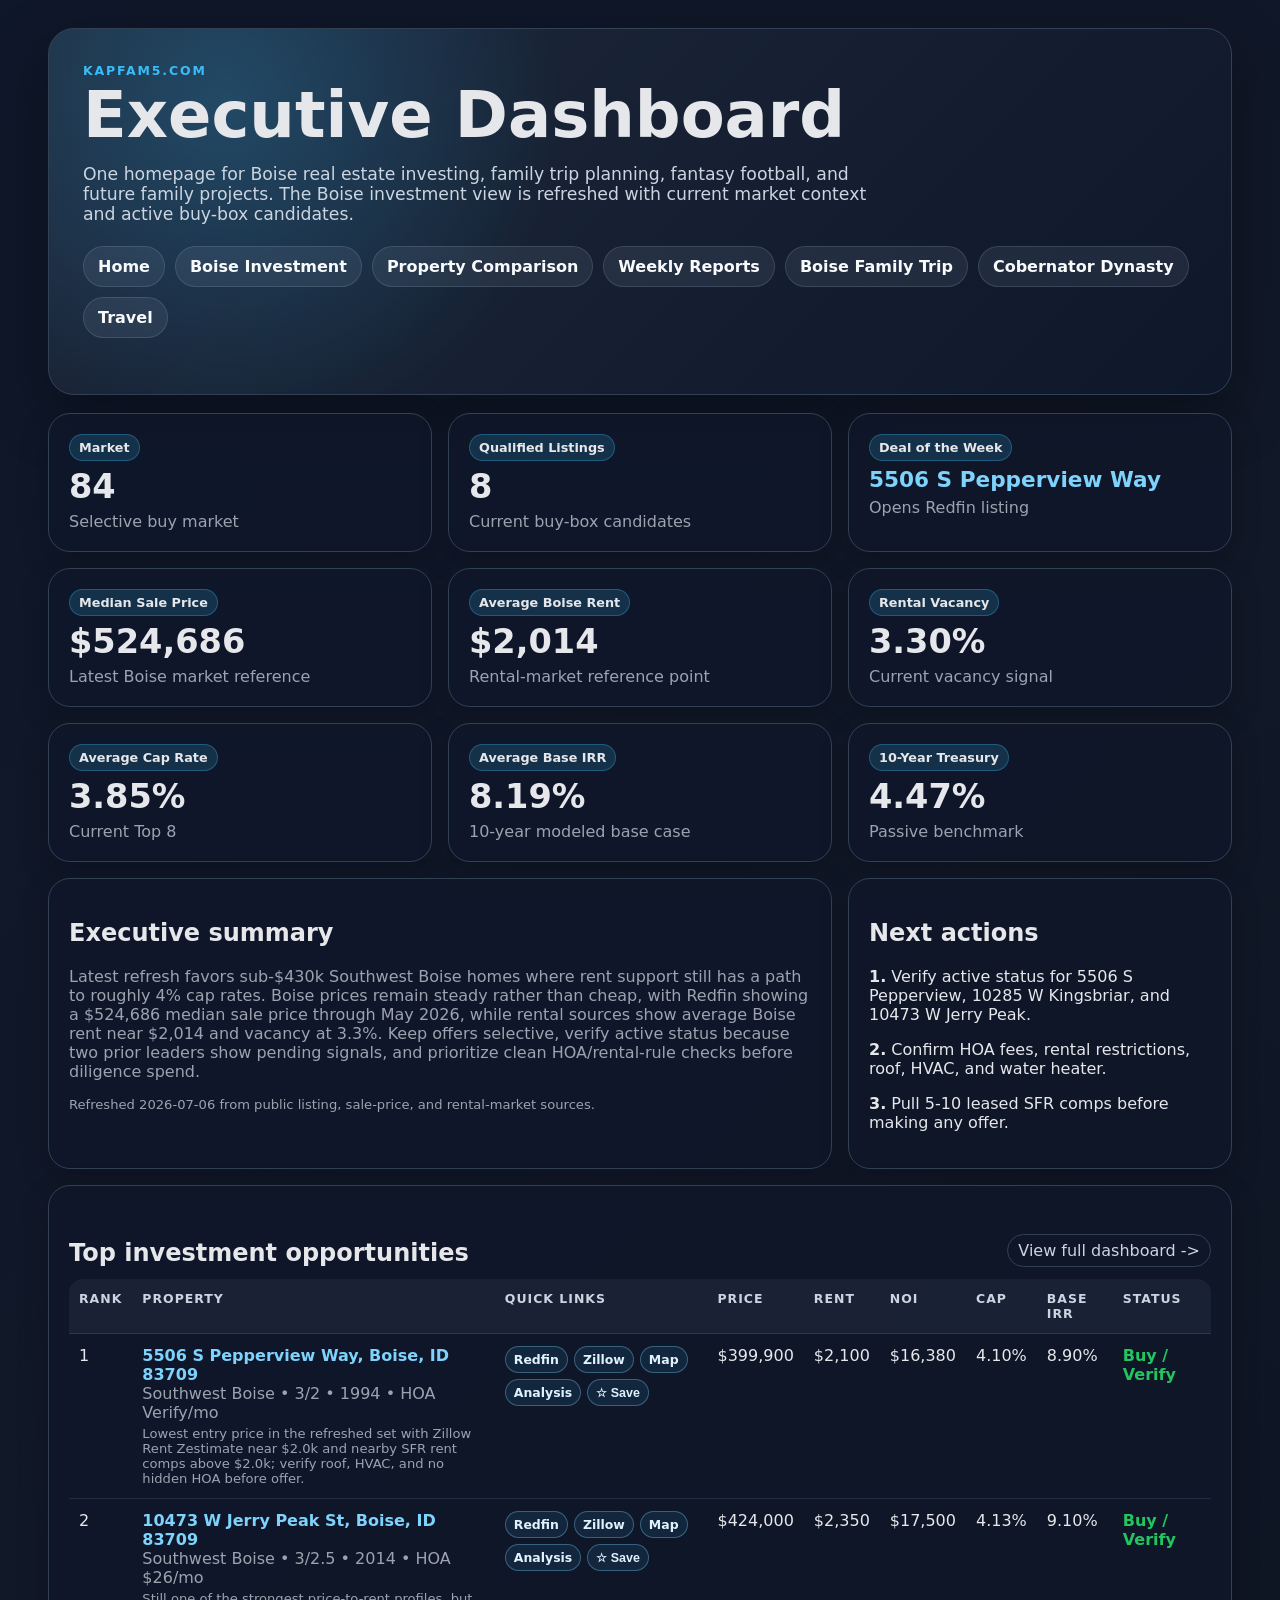
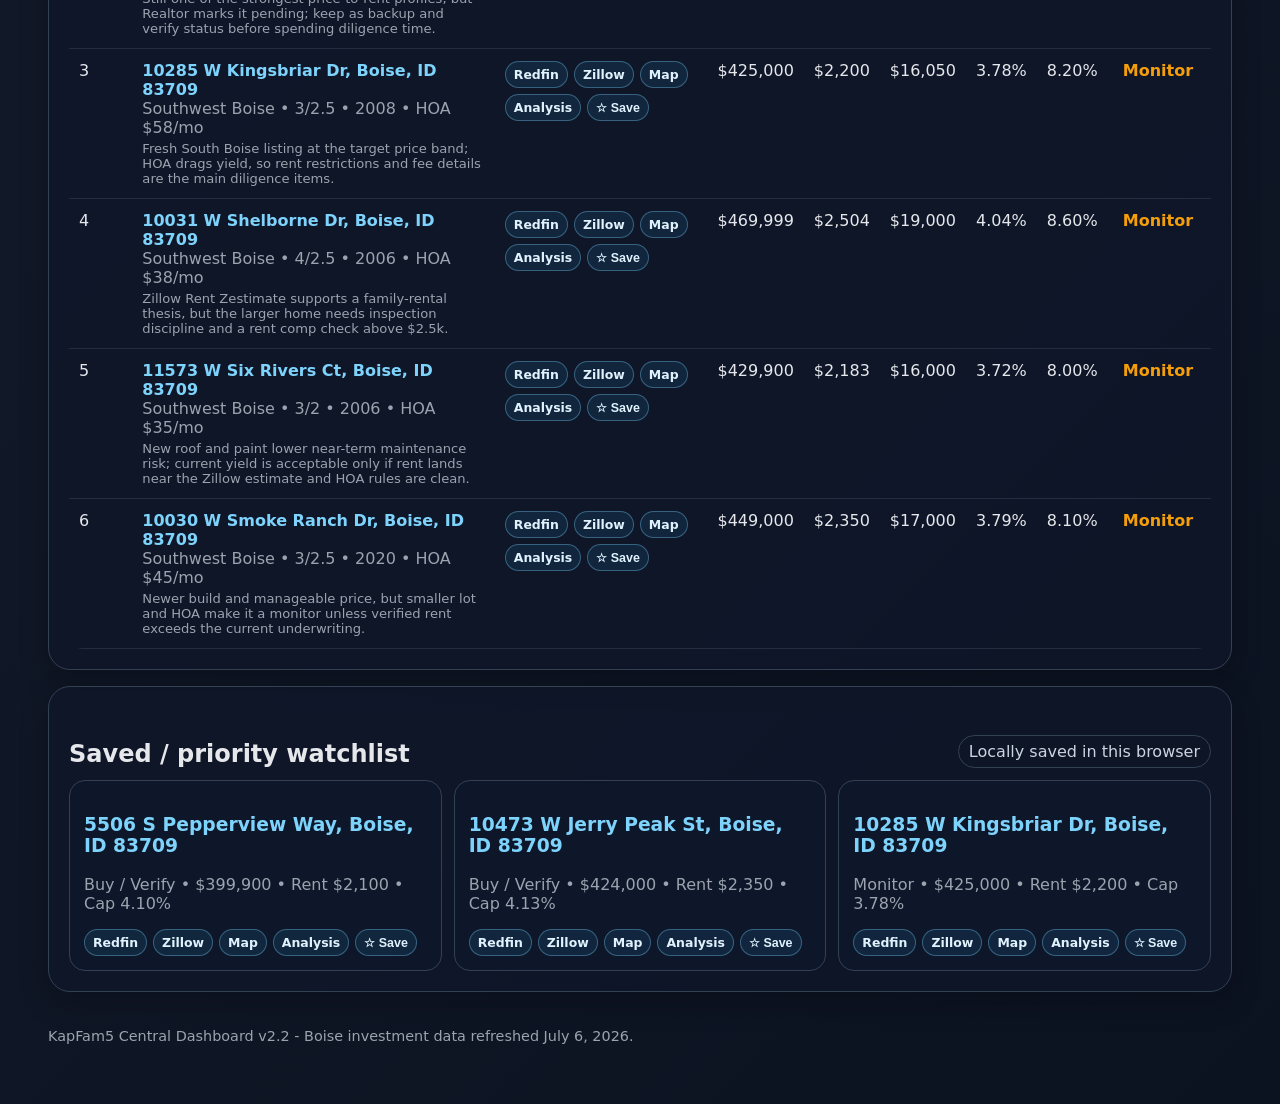
==== index.html @ d98a72b5 "Update Kapfam5 dashboard with latest Boise investment data (6a4bd30ad47fe3c921efbc4c)" ====
<!doctype html><html lang="en"><head><meta charset="utf-8"><meta name="viewport" content="width=device-width, initial-scale=1"><title>KapFam5 Executive Dashboard</title><link rel="stylesheet" href="/assets/style.css"></head><body><main class="shell"><section class="hero"><div class="eyebrow">KapFam5.com</div><h1>Executive Dashboard</h1><p>One homepage for Boise real estate investing, family trip planning, fantasy football, and future family projects. The Boise investment view is refreshed with current market context and active buy-box candidates.</p><nav class="nav"><a href="/">Home</a><a href="/boise-investment/">Boise Investment</a><a href="/property-comparison/">Property Comparison</a><a href="/weekly-reports/">Weekly Reports</a><a href="/boise-family-trip/">Boise Family Trip</a><a href="/fantasy-football/">Cobernator Dynasty</a><a href="/travel/">Travel</a></nav></section><section class="grid"><div class="card"><span class="badge">Market</span><div id="marketScore" class="metric">-</div><div id="marketLabel" class="muted">Loading...</div></div><div class="card"><span class="badge">Qualified Listings</span><div id="qualifiedListings" class="metric">-</div><div class="muted">Current buy-box candidates</div></div><div class="card"><span class="badge">Deal of the Week</span><div id="deal" class="metric" style="font-size:1.35rem">-</div><div class="muted">Opens Redfin listing</div></div><div class="card"><span class="badge">Median Sale Price</span><div id="medianSalePrice" class="metric">-</div><div class="muted">Latest Boise market reference</div></div><div class="card"><span class="badge">Average Boise Rent</span><div id="medianRent" class="metric">-</div><div class="muted">Rental-market reference point</div></div><div class="card"><span class="badge">Rental Vacancy</span><div id="vacancy" class="metric">-</div><div class="muted">Current vacancy signal</div></div><div class="card"><span class="badge">Average Cap Rate</span><div id="avgCap" class="metric">-</div><div class="muted">Current Top 8</div></div><div class="card"><span class="badge">Average Base IRR</span><div id="avgIRR" class="metric">-</div><div class="muted">10-year modeled base case</div></div><div class="card"><span class="badge">10-Year Treasury</span><div id="treasury" class="metric">-</div><div class="muted">Passive benchmark</div></div><div class="card wide"><h2>Executive summary</h2><p id="summary" class="muted">Loading...</p><p class="muted small">Refreshed <span id="lastUpdated">-</span> from public listing, sale-price, and rental-market sources.</p></div><div class="card"><h2>Next actions</h2><p><strong>1.</strong> Verify active status for 5506 S Pepperview, 10285 W Kingsbriar, and 10473 W Jerry Peak.</p><p><strong>2.</strong> Confirm HOA fees, rental restrictions, roof, HVAC, and water heater.</p><p><strong>3.</strong> Pull 5-10 leased SFR comps before making any offer.</p></div><div class="card full"><div class="section-title"><h2>Top investment opportunities</h2><a class="pill" href="/boise-investment/">View full dashboard -></a></div><div id="topProperties"></div></div><div class="card full"><div class="section-title"><h2>Saved / priority watchlist</h2><span class="pill">Locally saved in this browser</span></div><div id="savedWatchlist" class="watch-grid"></div></div></section><div class="footer">KapFam5 Central Dashboard v2.2 - Boise investment data refreshed July 6, 2026.</div></main><script src="/assets/app.js"></script><script>loadHome()</script></body></html>
---- assets/style.css ----
:root{--bg:#0f172a;--panel:#111827;--panel2:#172033;--text:#e5e7eb;--muted:#9ca3af;--line:#334155;--accent:#38bdf8;--good:#22c55e;--warn:#f59e0b;--bad:#ef4444;--card:#0b1220}*{box-sizing:border-box}body{margin:0;font-family:Inter,ui-sans-serif,system-ui,-apple-system,BlinkMacSystemFont,"Segoe UI",sans-serif;background:linear-gradient(135deg,#0f172a,#111827 45%,#0b1220);color:var(--text)}a{color:#7dd3fc;text-decoration:none}a:hover{text-decoration:underline}.shell{max-width:1220px;margin:0 auto;padding:28px 18px 60px}.hero{padding:34px;border:1px solid var(--line);border-radius:26px;background:radial-gradient(circle at 15% 20%,rgba(56,189,248,.24),transparent 32%),linear-gradient(135deg,rgba(30,41,59,.94),rgba(15,23,42,.92));box-shadow:0 20px 60px rgba(0,0,0,.35)}.eyebrow{letter-spacing:.15em;text-transform:uppercase;color:var(--accent);font-weight:800;font-size:.78rem}.hero h1{font-size:clamp(2.1rem,5vw,4.6rem);line-height:.98;margin:.4rem 0 1rem}.hero p{max-width:820px;color:#cbd5e1;font-size:1.08rem}.nav{display:flex;flex-wrap:wrap;gap:10px;margin:22px 0}.nav a{display:inline-flex;align-items:center;gap:8px;padding:10px 14px;border-radius:999px;background:rgba(148,163,184,.12);border:1px solid rgba(148,163,184,.22);color:#f8fafc;font-weight:700}.grid{display:grid;grid-template-columns:repeat(12,1fr);gap:16px;margin-top:18px}.card{grid-column:span 4;border:1px solid var(--line);border-radius:22px;background:rgba(15,23,42,.78);padding:20px;box-shadow:0 10px 30px rgba(0,0,0,.22)}.card.wide{grid-column:span 8}.card.full{grid-column:1/-1}.metric{font-size:2.1rem;font-weight:900;margin:6px 0}.muted{color:var(--muted)}.badge{display:inline-block;padding:5px 9px;border-radius:999px;background:rgba(56,189,248,.16);border:1px solid rgba(56,189,248,.3);font-size:.8rem;font-weight:800}.status-buy{color:var(--good);font-weight:900}.status-monitor{color:var(--warn);font-weight:900}.status-pass{color:var(--bad);font-weight:900}table{width:100%;border-collapse:collapse;overflow:hidden;border-radius:14px}th,td{text-align:left;padding:12px 10px;border-bottom:1px solid rgba(148,163,184,.16);vertical-align:top}th{color:#cbd5e1;font-size:.78rem;text-transform:uppercase;letter-spacing:.08em;background:rgba(148,163,184,.08)}tr:hover td{background:rgba(56,189,248,.05)}.controls{display:flex;gap:10px;flex-wrap:wrap;margin:14px 0}.controls input,.controls select{background:#0b1220;border:1px solid var(--line);color:var(--text);padding:10px 12px;border-radius:12px}.section-title{display:flex;align-items:flex-end;justify-content:space-between;gap:12px;margin:28px 0 12px}.section-title h2{margin:0;font-size:1.5rem}.pill{border:1px solid var(--line);border-radius:999px;padding:6px 10px;color:#cbd5e1}.footer{margin-top:36px;color:var(--muted);font-size:.9rem}.compare-box{display:grid;grid-template-columns:repeat(auto-fit,minmax(240px,1fr));gap:12px}.mini{background:rgba(15,23,42,.7);border:1px solid var(--line);border-radius:16px;padding:14px}@media(max-width:850px){.card,.card.wide{grid-column:1/-1}.hero{padding:24px}th:nth-child(5),td:nth-child(5),th:nth-child(7),td:nth-child(7){display:none}}
.quick-links{display:flex;flex-wrap:wrap;gap:6px;min-width:150px}.quick-links a,.quick-links button{border:1px solid rgba(125,211,252,.35);background:rgba(56,189,248,.10);color:#e0f2fe;border-radius:999px;padding:5px 8px;font-size:.78rem;font-weight:800;cursor:pointer}.quick-links button.saved{background:rgba(34,197,94,.16);border-color:rgba(34,197,94,.45);color:#bbf7d0}.small{font-size:.82rem;margin-top:4px}.watch-grid{display:grid;grid-template-columns:repeat(auto-fit,minmax(260px,1fr));gap:12px;margin-top:10px}
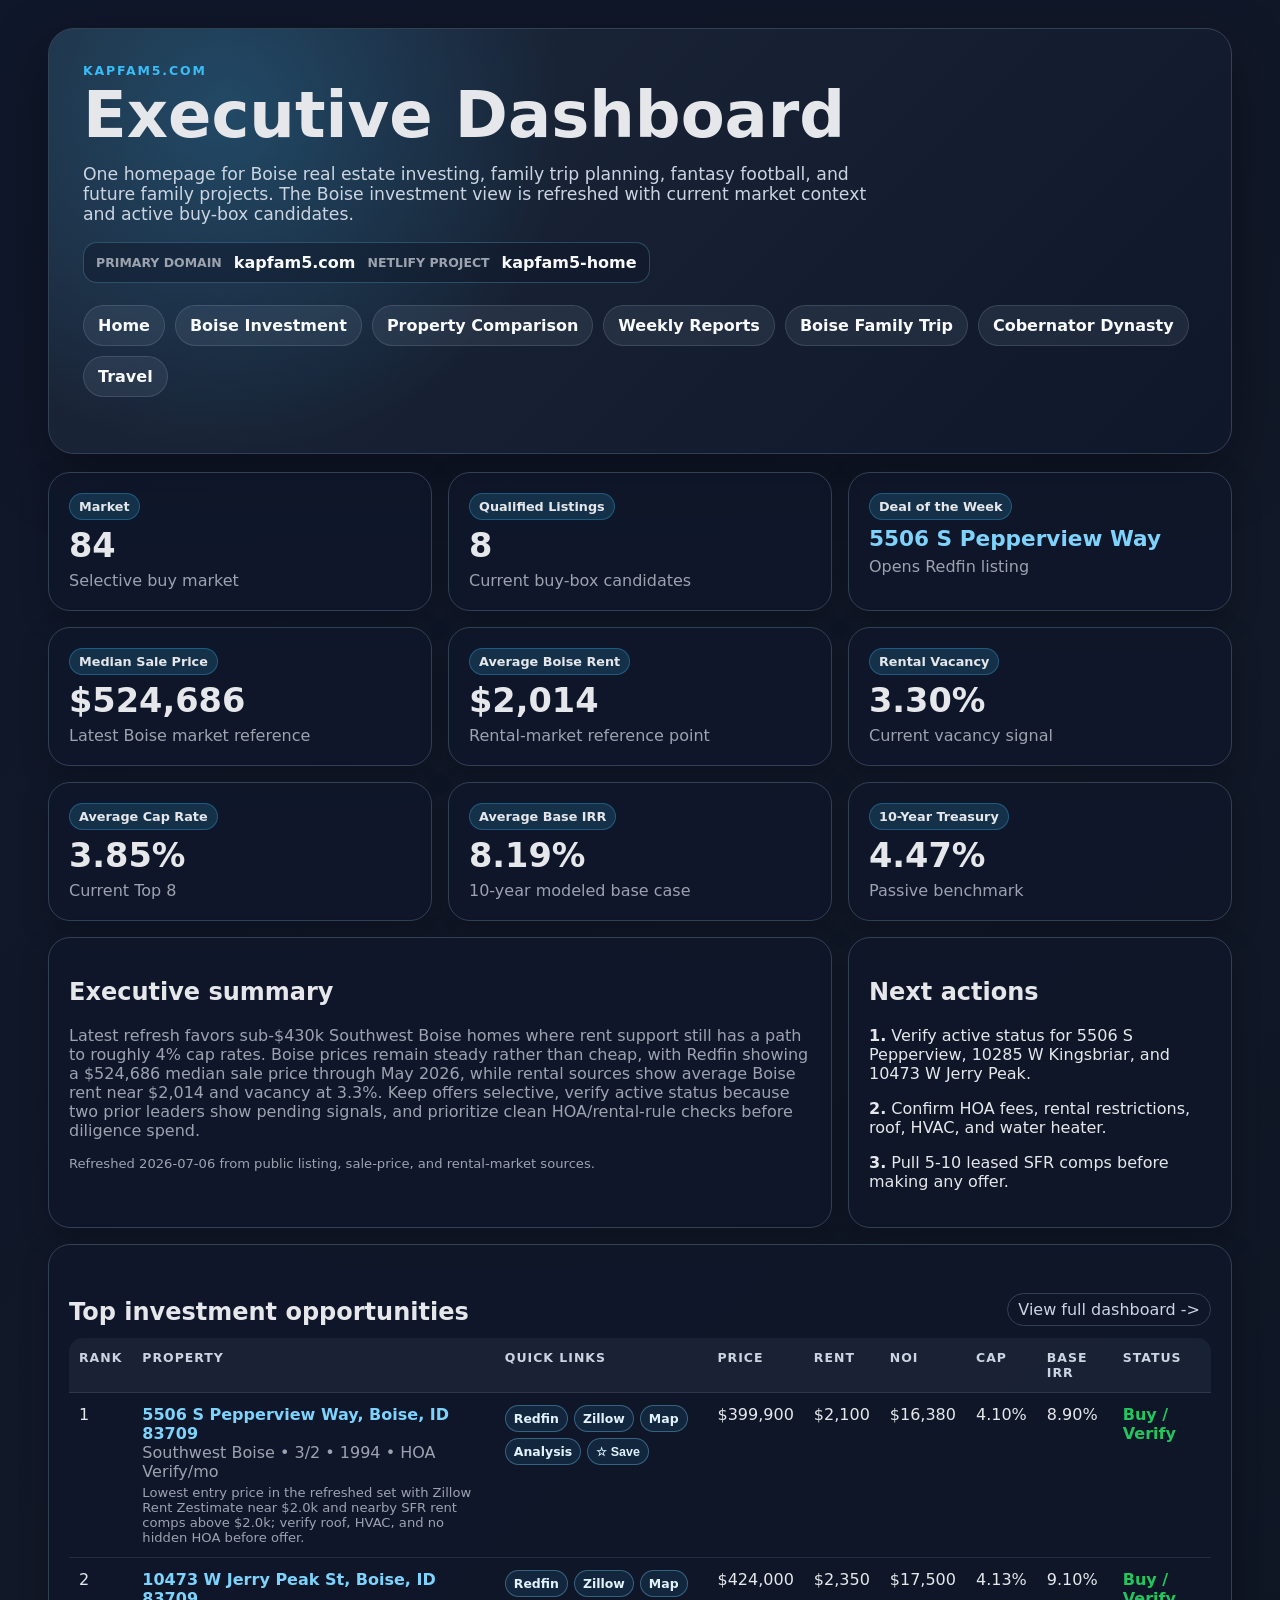
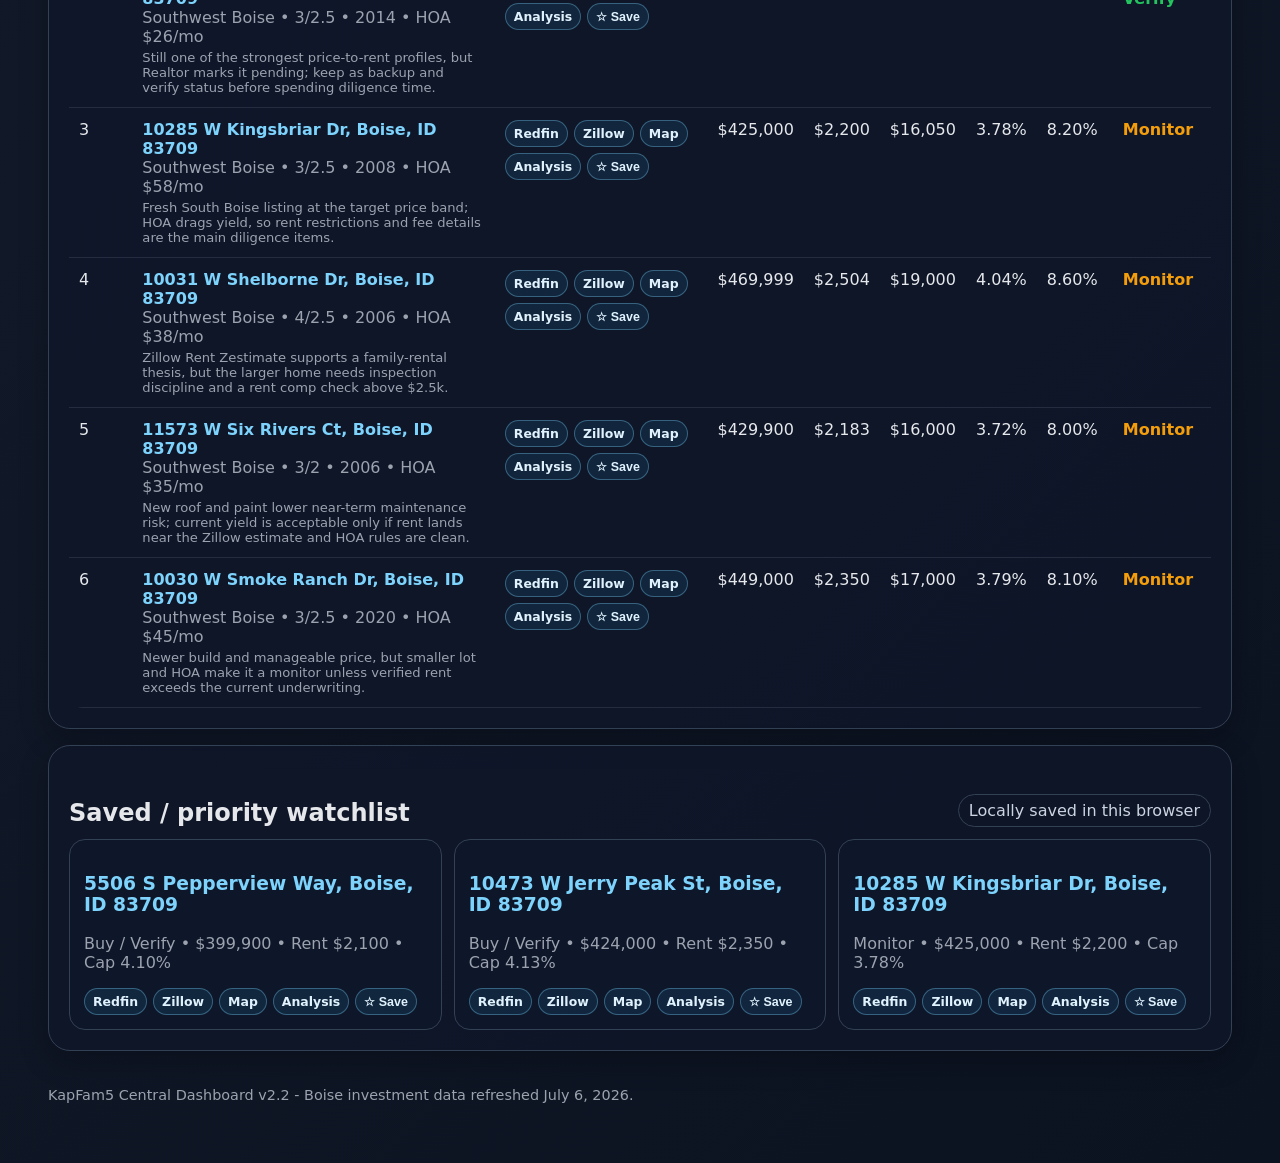
==== commit da4c5c6f: "Update Kapfam5 dashboard with latest Boise investment data - Session 1 (6a4bd30ad47fe3c921efbc4c)" ====
--- a/index.html
+++ b/index.html
@@ -1 +1 @@
-<!doctype html><html lang="en"><head><meta charset="utf-8"><meta name="viewport" content="width=device-width, initial-scale=1"><title>KapFam5 Executive Dashboard</title><link rel="stylesheet" href="/assets/style.css"></head><body><main class="shell"><section class="hero"><div class="eyebrow">KapFam5.com</div><h1>Executive Dashboard</h1><p>One homepage for Boise real estate investing, family trip planning, fantasy football, and future family projects. The Boise investment view is refreshed with current market context and active buy-box candidates.</p><nav class="nav"><a href="/">Home</a><a href="/boise-investment/">Boise Investment</a><a href="/property-comparison/">Property Comparison</a><a href="/weekly-reports/">Weekly Reports</a><a href="/boise-family-trip/">Boise Family Trip</a><a href="/fantasy-football/">Cobernator Dynasty</a><a href="/travel/">Travel</a></nav></section><section class="grid"><div class="card"><span class="badge">Market</span><div id="marketScore" class="metric">-</div><div id="marketLabel" class="muted">Loading...</div></div><div class="card"><span class="badge">Qualified Listings</span><div id="qualifiedListings" class="metric">-</div><div class="muted">Current buy-box candidates</div></div><div class="card"><span class="badge">Deal of the Week</span><div id="deal" class="metric" style="font-size:1.35rem">-</div><div class="muted">Opens Redfin listing</div></div><div class="card"><span class="badge">Median Sale Price</span><div id="medianSalePrice" class="metric">-</div><div class="muted">Latest Boise market reference</div></div><div class="card"><span class="badge">Average Boise Rent</span><div id="medianRent" class="metric">-</div><div class="muted">Rental-market reference point</div></div><div class="card"><span class="badge">Rental Vacancy</span><div id="vacancy" class="metric">-</div><div class="muted">Current vacancy signal</div></div><div class="card"><span class="badge">Average Cap Rate</span><div id="avgCap" class="metric">-</div><div class="muted">Current Top 8</div></div><div class="card"><span class="badge">Average Base IRR</span><div id="avgIRR" class="metric">-</div><div class="muted">10-year modeled base case</div></div><div class="card"><span class="badge">10-Year Treasury</span><div id="treasury" class="metric">-</div><div class="muted">Passive benchmark</div></div><div class="card wide"><h2>Executive summary</h2><p id="summary" class="muted">Loading...</p><p class="muted small">Refreshed <span id="lastUpdated">-</span> from public listing, sale-price, and rental-market sources.</p></div><div class="card"><h2>Next actions</h2><p><strong>1.</strong> Verify active status for 5506 S Pepperview, 10285 W Kingsbriar, and 10473 W Jerry Peak.</p><p><strong>2.</strong> Confirm HOA fees, rental restrictions, roof, HVAC, and water heater.</p><p><strong>3.</strong> Pull 5-10 leased SFR comps before making any offer.</p></div><div class="card full"><div class="section-title"><h2>Top investment opportunities</h2><a class="pill" href="/boise-investment/">View full dashboard -></a></div><div id="topProperties"></div></div><div class="card full"><div class="section-title"><h2>Saved / priority watchlist</h2><span class="pill">Locally saved in this browser</span></div><div id="savedWatchlist" class="watch-grid"></div></div></section><div class="footer">KapFam5 Central Dashboard v2.2 - Boise investment data refreshed July 6, 2026.</div></main><script src="/assets/app.js"></script><script>loadHome()</script></body></html>
+<!doctype html><html lang="en"><head><meta charset="utf-8"><meta name="viewport" content="width=device-width, initial-scale=1"><title>KapFam5 Executive Dashboard</title><link rel="canonical" href="https://kapfam5.com/"><meta name="theme-color" content="#0f172a"><link rel="stylesheet" href="/assets/style.css"></head><body><main class="shell"><section class="hero"><div class="eyebrow">KapFam5.com</div><h1>Executive Dashboard</h1><p>One homepage for Boise real estate investing, family trip planning, fantasy football, and future family projects. The Boise investment view is refreshed with current market context and active buy-box candidates.</p><div class="domain-strip"><span>Primary domain</span><strong>kapfam5.com</strong><span>Netlify project</span><strong>kapfam5-home</strong></div><nav class="nav"><a href="/">Home</a><a href="/boise-investment/">Boise Investment</a><a href="/property-comparison/">Property Comparison</a><a href="/weekly-reports/">Weekly Reports</a><a href="/boise-family-trip/">Boise Family Trip</a><a href="/fantasy-football/">Cobernator Dynasty</a><a href="/travel/">Travel</a></nav></section><section class="grid"><div class="card"><span class="badge">Market</span><div id="marketScore" class="metric">-</div><div id="marketLabel" class="muted">Loading...</div></div><div class="card"><span class="badge">Qualified Listings</span><div id="qualifiedListings" class="metric">-</div><div class="muted">Current buy-box candidates</div></div><div class="card"><span class="badge">Deal of the Week</span><div id="deal" class="metric" style="font-size:1.35rem">-</div><div class="muted">Opens Redfin listing</div></div><div class="card"><span class="badge">Median Sale Price</span><div id="medianSalePrice" class="metric">-</div><div class="muted">Latest Boise market reference</div></div><div class="card"><span class="badge">Average Boise Rent</span><div id="medianRent" class="metric">-</div><div class="muted">Rental-market reference point</div></div><div class="card"><span class="badge">Rental Vacancy</span><div id="vacancy" class="metric">-</div><div class="muted">Current vacancy signal</div></div><div class="card"><span class="badge">Average Cap Rate</span><div id="avgCap" class="metric">-</div><div class="muted">Current Top 8</div></div><div class="card"><span class="badge">Average Base IRR</span><div id="avgIRR" class="metric">-</div><div class="muted">10-year modeled base case</div></div><div class="card"><span class="badge">10-Year Treasury</span><div id="treasury" class="metric">-</div><div class="muted">Passive benchmark</div></div><div class="card wide"><h2>Executive summary</h2><p id="summary" class="muted">Loading...</p><p class="muted small">Refreshed <span id="lastUpdated">-</span> from public listing, sale-price, and rental-market sources.</p></div><div class="card"><h2>Next actions</h2><p><strong>1.</strong> Verify active status for 5506 S Pepperview, 10285 W Kingsbriar, and 10473 W Jerry Peak.</p><p><strong>2.</strong> Confirm HOA fees, rental restrictions, roof, HVAC, and water heater.</p><p><strong>3.</strong> Pull 5-10 leased SFR comps before making any offer.</p></div><div class="card full"><div class="section-title"><h2>Top investment opportunities</h2><a class="pill" href="/boise-investment/">View full dashboard -></a></div><div id="topProperties"></div></div><div class="card full"><div class="section-title"><h2>Saved / priority watchlist</h2><span class="pill">Locally saved in this browser</span></div><div id="savedWatchlist" class="watch-grid"></div></div></section><div class="footer">KapFam5 Central Dashboard v2.2 - Boise investment data refreshed July 6, 2026.</div></main><script src="/assets/app.js"></script><script>loadHome()</script></body></html>
--- a/assets/style.css
+++ b/assets/style.css
@@ -1,2 +1,3 @@
 :root{--bg:#0f172a;--panel:#111827;--panel2:#172033;--text:#e5e7eb;--muted:#9ca3af;--line:#334155;--accent:#38bdf8;--good:#22c55e;--warn:#f59e0b;--bad:#ef4444;--card:#0b1220}*{box-sizing:border-box}body{margin:0;font-family:Inter,ui-sans-serif,system-ui,-apple-system,BlinkMacSystemFont,"Segoe UI",sans-serif;background:linear-gradient(135deg,#0f172a,#111827 45%,#0b1220);color:var(--text)}a{color:#7dd3fc;text-decoration:none}a:hover{text-decoration:underline}.shell{max-width:1220px;margin:0 auto;padding:28px 18px 60px}.hero{padding:34px;border:1px solid var(--line);border-radius:26px;background:radial-gradient(circle at 15% 20%,rgba(56,189,248,.24),transparent 32%),linear-gradient(135deg,rgba(30,41,59,.94),rgba(15,23,42,.92));box-shadow:0 20px 60px rgba(0,0,0,.35)}.eyebrow{letter-spacing:.15em;text-transform:uppercase;color:var(--accent);font-weight:800;font-size:.78rem}.hero h1{font-size:clamp(2.1rem,5vw,4.6rem);line-height:.98;margin:.4rem 0 1rem}.hero p{max-width:820px;color:#cbd5e1;font-size:1.08rem}.nav{display:flex;flex-wrap:wrap;gap:10px;margin:22px 0}.nav a{display:inline-flex;align-items:center;gap:8px;padding:10px 14px;border-radius:999px;background:rgba(148,163,184,.12);border:1px solid rgba(148,163,184,.22);color:#f8fafc;font-weight:700}.grid{display:grid;grid-template-columns:repeat(12,1fr);gap:16px;margin-top:18px}.card{grid-column:span 4;border:1px solid var(--line);border-radius:22px;background:rgba(15,23,42,.78);padding:20px;box-shadow:0 10px 30px rgba(0,0,0,.22)}.card.wide{grid-column:span 8}.card.full{grid-column:1/-1}.metric{font-size:2.1rem;font-weight:900;margin:6px 0}.muted{color:var(--muted)}.badge{display:inline-block;padding:5px 9px;border-radius:999px;background:rgba(56,189,248,.16);border:1px solid rgba(56,189,248,.3);font-size:.8rem;font-weight:800}.status-buy{color:var(--good);font-weight:900}.status-monitor{color:var(--warn);font-weight:900}.status-pass{color:var(--bad);font-weight:900}table{width:100%;border-collapse:collapse;overflow:hidden;border-radius:14px}th,td{text-align:left;padding:12px 10px;border-bottom:1px solid rgba(148,163,184,.16);vertical-align:top}th{color:#cbd5e1;font-size:.78rem;text-transform:uppercase;letter-spacing:.08em;background:rgba(148,163,184,.08)}tr:hover td{background:rgba(56,189,248,.05)}.controls{display:flex;gap:10px;flex-wrap:wrap;margin:14px 0}.controls input,.controls select{background:#0b1220;border:1px solid var(--line);color:var(--text);padding:10px 12px;border-radius:12px}.section-title{display:flex;align-items:flex-end;justify-content:space-between;gap:12px;margin:28px 0 12px}.section-title h2{margin:0;font-size:1.5rem}.pill{border:1px solid var(--line);border-radius:999px;padding:6px 10px;color:#cbd5e1}.footer{margin-top:36px;color:var(--muted);font-size:.9rem}.compare-box{display:grid;grid-template-columns:repeat(auto-fit,minmax(240px,1fr));gap:12px}.mini{background:rgba(15,23,42,.7);border:1px solid var(--line);border-radius:16px;padding:14px}@media(max-width:850px){.card,.card.wide{grid-column:1/-1}.hero{padding:24px}th:nth-child(5),td:nth-child(5),th:nth-child(7),td:nth-child(7){display:none}}
 .quick-links{display:flex;flex-wrap:wrap;gap:6px;min-width:150px}.quick-links a,.quick-links button{border:1px solid rgba(125,211,252,.35);background:rgba(56,189,248,.10);color:#e0f2fe;border-radius:999px;padding:5px 8px;font-size:.78rem;font-weight:800;cursor:pointer}.quick-links button.saved{background:rgba(34,197,94,.16);border-color:rgba(34,197,94,.45);color:#bbf7d0}.small{font-size:.82rem;margin-top:4px}.watch-grid{display:grid;grid-template-columns:repeat(auto-fit,minmax(260px,1fr));gap:12px;margin-top:10px}
+.domain-strip{display:flex;flex-wrap:wrap;gap:8px 12px;align-items:center;margin:18px 0 4px;padding:10px 12px;border:1px solid rgba(125,211,252,.25);border-radius:14px;background:rgba(15,23,42,.48);width:max-content;max-width:100%;color:#cbd5e1}.domain-strip span{color:var(--muted);font-size:.78rem;text-transform:uppercase;font-weight:800}.domain-strip strong{color:#f8fafc}@media(max-width:850px){.domain-strip{width:100%}}
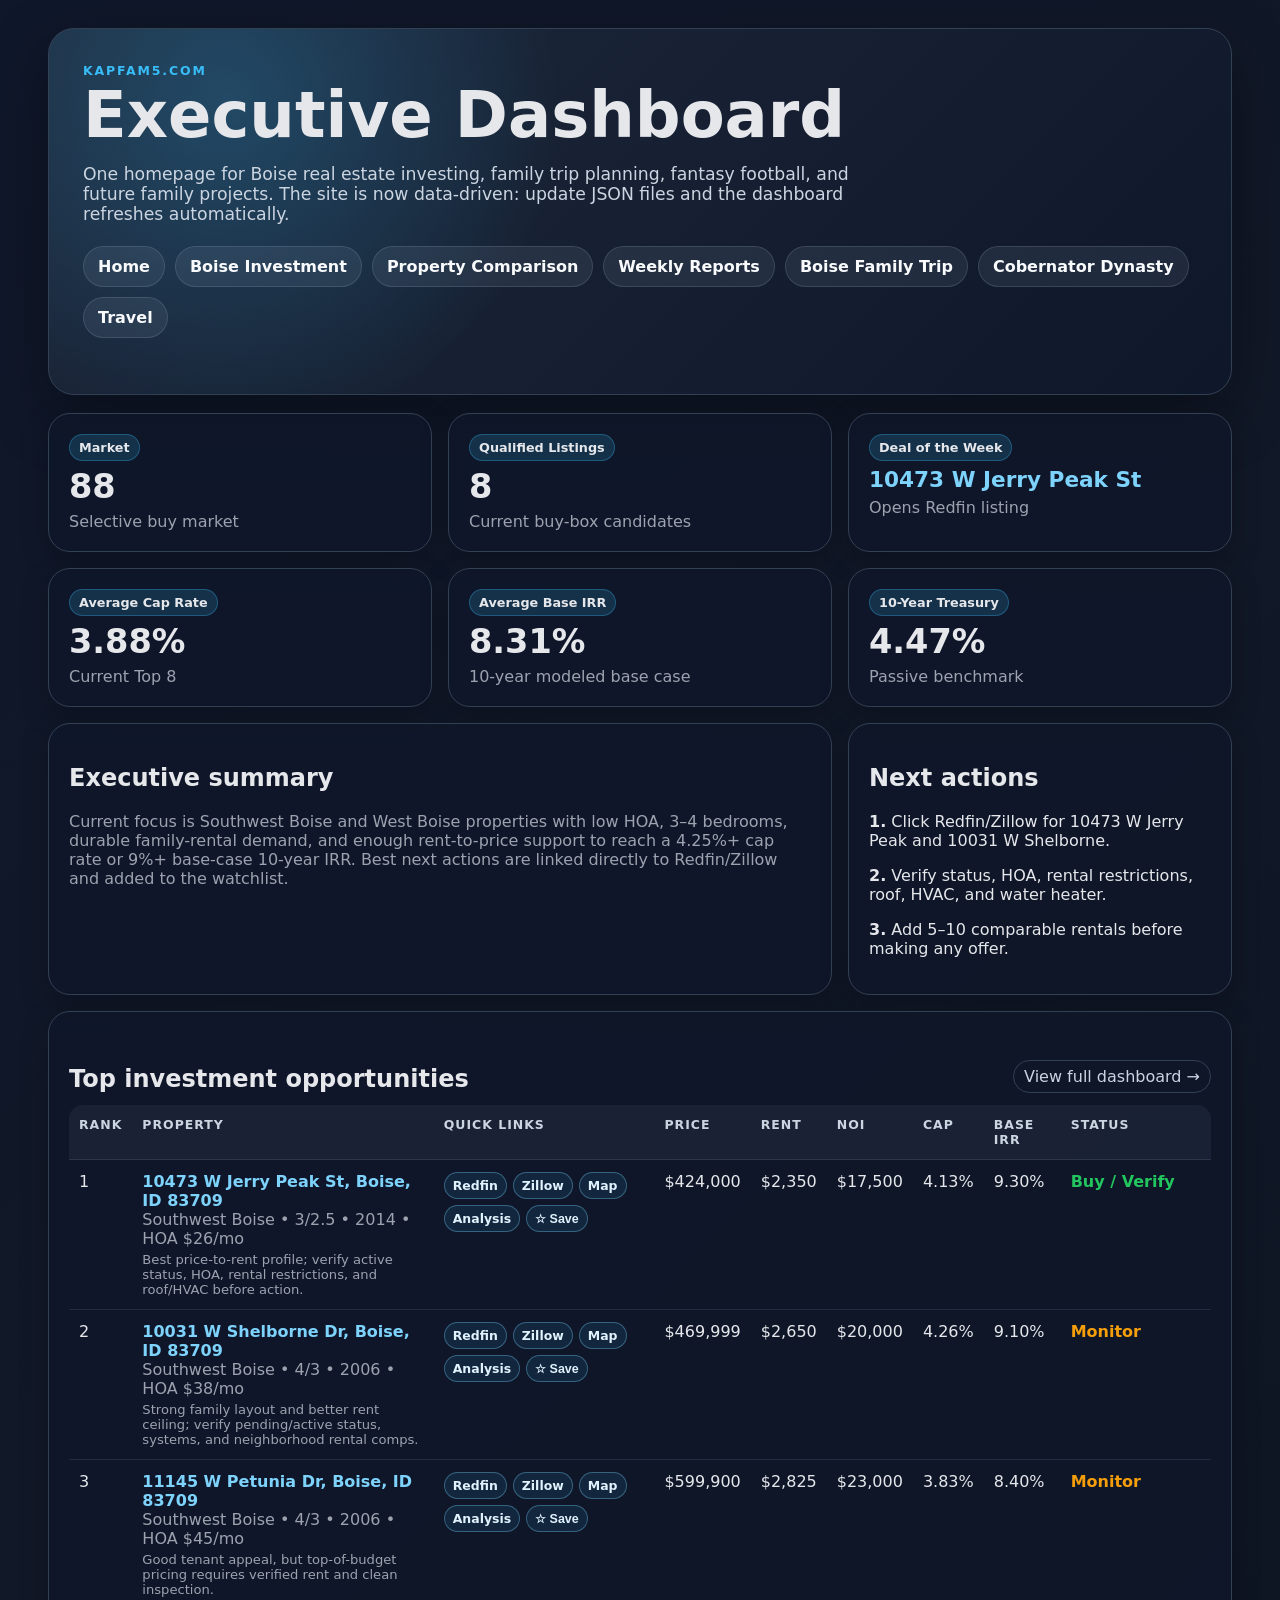
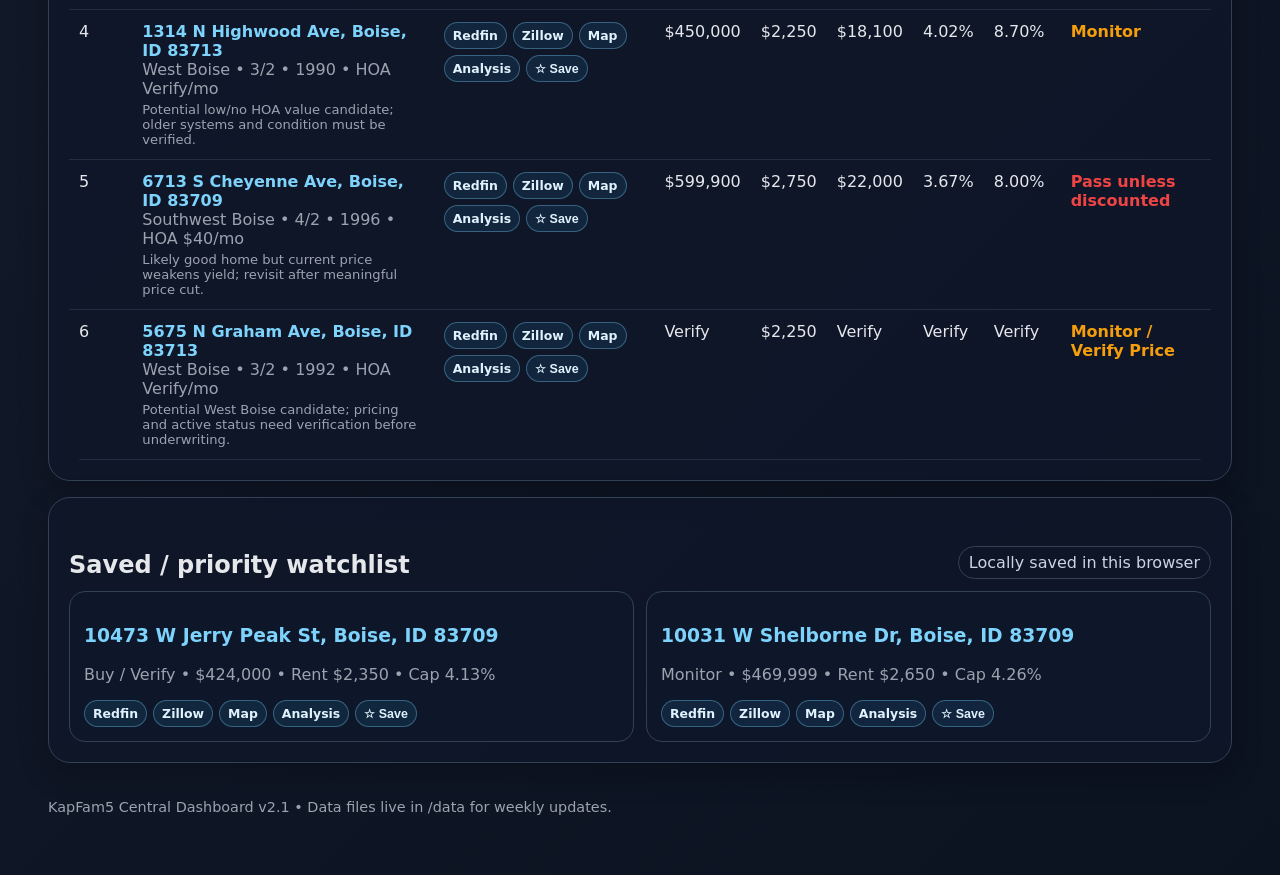
==== commit c16c3b1e: "Update dashboard with attached zip file (6a4be34837969f224037eddb)" ====
--- a/index.html
+++ b/index.html
@@ -1 +1 @@
-<!doctype html><html lang="en"><head><meta charset="utf-8"><meta name="viewport" content="width=device-width, initial-scale=1"><title>KapFam5 Executive Dashboard</title><link rel="canonical" href="https://kapfam5.com/"><meta name="theme-color" content="#0f172a"><link rel="stylesheet" href="/assets/style.css"></head><body><main class="shell"><section class="hero"><div class="eyebrow">KapFam5.com</div><h1>Executive Dashboard</h1><p>One homepage for Boise real estate investing, family trip planning, fantasy football, and future family projects. The Boise investment view is refreshed with current market context and active buy-box candidates.</p><div class="domain-strip"><span>Primary domain</span><strong>kapfam5.com</strong><span>Netlify project</span><strong>kapfam5-home</strong></div><nav class="nav"><a href="/">Home</a><a href="/boise-investment/">Boise Investment</a><a href="/property-comparison/">Property Comparison</a><a href="/weekly-reports/">Weekly Reports</a><a href="/boise-family-trip/">Boise Family Trip</a><a href="/fantasy-football/">Cobernator Dynasty</a><a href="/travel/">Travel</a></nav></section><section class="grid"><div class="card"><span class="badge">Market</span><div id="marketScore" class="metric">-</div><div id="marketLabel" class="muted">Loading...</div></div><div class="card"><span class="badge">Qualified Listings</span><div id="qualifiedListings" class="metric">-</div><div class="muted">Current buy-box candidates</div></div><div class="card"><span class="badge">Deal of the Week</span><div id="deal" class="metric" style="font-size:1.35rem">-</div><div class="muted">Opens Redfin listing</div></div><div class="card"><span class="badge">Median Sale Price</span><div id="medianSalePrice" class="metric">-</div><div class="muted">Latest Boise market reference</div></div><div class="card"><span class="badge">Average Boise Rent</span><div id="medianRent" class="metric">-</div><div class="muted">Rental-market reference point</div></div><div class="card"><span class="badge">Rental Vacancy</span><div id="vacancy" class="metric">-</div><div class="muted">Current vacancy signal</div></div><div class="card"><span class="badge">Average Cap Rate</span><div id="avgCap" class="metric">-</div><div class="muted">Current Top 8</div></div><div class="card"><span class="badge">Average Base IRR</span><div id="avgIRR" class="metric">-</div><div class="muted">10-year modeled base case</div></div><div class="card"><span class="badge">10-Year Treasury</span><div id="treasury" class="metric">-</div><div class="muted">Passive benchmark</div></div><div class="card wide"><h2>Executive summary</h2><p id="summary" class="muted">Loading...</p><p class="muted small">Refreshed <span id="lastUpdated">-</span> from public listing, sale-price, and rental-market sources.</p></div><div class="card"><h2>Next actions</h2><p><strong>1.</strong> Verify active status for 5506 S Pepperview, 10285 W Kingsbriar, and 10473 W Jerry Peak.</p><p><strong>2.</strong> Confirm HOA fees, rental restrictions, roof, HVAC, and water heater.</p><p><strong>3.</strong> Pull 5-10 leased SFR comps before making any offer.</p></div><div class="card full"><div class="section-title"><h2>Top investment opportunities</h2><a class="pill" href="/boise-investment/">View full dashboard -></a></div><div id="topProperties"></div></div><div class="card full"><div class="section-title"><h2>Saved / priority watchlist</h2><span class="pill">Locally saved in this browser</span></div><div id="savedWatchlist" class="watch-grid"></div></div></section><div class="footer">KapFam5 Central Dashboard v2.2 - Boise investment data refreshed July 6, 2026.</div></main><script src="/assets/app.js"></script><script>loadHome()</script></body></html>
+<!doctype html><html lang="en"><head><meta charset="utf-8"><meta name="viewport" content="width=device-width, initial-scale=1"><title>KapFam5 Executive Dashboard</title><link rel="stylesheet" href="/assets/style.css"></head><body><main class="shell"><section class="hero"><div class="eyebrow">KapFam5.com</div><h1>Executive Dashboard</h1><p>One homepage for Boise real estate investing, family trip planning, fantasy football, and future family projects. The site is now data-driven: update JSON files and the dashboard refreshes automatically.</p><nav class="nav"><a href="/">Home</a><a href="/boise-investment/">Boise Investment</a><a href="/property-comparison/">Property Comparison</a><a href="/weekly-reports/">Weekly Reports</a><a href="/boise-family-trip/">Boise Family Trip</a><a href="/fantasy-football/">Cobernator Dynasty</a><a href="/travel/">Travel</a></nav></section><section class="grid"><div class="card"><span class="badge">Market</span><div id="marketScore" class="metric">—</div><div id="marketLabel" class="muted">Loading…</div></div><div class="card"><span class="badge">Qualified Listings</span><div id="qualifiedListings" class="metric">—</div><div class="muted">Current buy-box candidates</div></div><div class="card"><span class="badge">Deal of the Week</span><div id="deal" class="metric" style="font-size:1.35rem">—</div><div class="muted">Opens Redfin listing</div></div><div class="card"><span class="badge">Average Cap Rate</span><div id="avgCap" class="metric">—</div><div class="muted">Current Top 8</div></div><div class="card"><span class="badge">Average Base IRR</span><div id="avgIRR" class="metric">—</div><div class="muted">10-year modeled base case</div></div><div class="card"><span class="badge">10-Year Treasury</span><div id="treasury" class="metric">—</div><div class="muted">Passive benchmark</div></div><div class="card wide"><h2>Executive summary</h2><p id="summary" class="muted">Loading…</p></div><div class="card"><h2>Next actions</h2><p><strong>1.</strong> Click Redfin/Zillow for 10473 W Jerry Peak and 10031 W Shelborne.</p><p><strong>2.</strong> Verify status, HOA, rental restrictions, roof, HVAC, and water heater.</p><p><strong>3.</strong> Add 5–10 comparable rentals before making any offer.</p></div><div class="card full"><div class="section-title"><h2>Top investment opportunities</h2><a class="pill" href="/boise-investment/">View full dashboard →</a></div><div id="topProperties"></div></div><div class="card full"><div class="section-title"><h2>Saved / priority watchlist</h2><span class="pill">Locally saved in this browser</span></div><div id="savedWatchlist" class="watch-grid"></div></div></section><div class="footer">KapFam5 Central Dashboard v2.1 • Data files live in /data for weekly updates.</div></main><script src="/assets/app.js"></script><script>loadHome()</script></body></html>
--- a/assets/style.css
+++ b/assets/style.css
@@ -1,3 +1,2 @@
 :root{--bg:#0f172a;--panel:#111827;--panel2:#172033;--text:#e5e7eb;--muted:#9ca3af;--line:#334155;--accent:#38bdf8;--good:#22c55e;--warn:#f59e0b;--bad:#ef4444;--card:#0b1220}*{box-sizing:border-box}body{margin:0;font-family:Inter,ui-sans-serif,system-ui,-apple-system,BlinkMacSystemFont,"Segoe UI",sans-serif;background:linear-gradient(135deg,#0f172a,#111827 45%,#0b1220);color:var(--text)}a{color:#7dd3fc;text-decoration:none}a:hover{text-decoration:underline}.shell{max-width:1220px;margin:0 auto;padding:28px 18px 60px}.hero{padding:34px;border:1px solid var(--line);border-radius:26px;background:radial-gradient(circle at 15% 20%,rgba(56,189,248,.24),transparent 32%),linear-gradient(135deg,rgba(30,41,59,.94),rgba(15,23,42,.92));box-shadow:0 20px 60px rgba(0,0,0,.35)}.eyebrow{letter-spacing:.15em;text-transform:uppercase;color:var(--accent);font-weight:800;font-size:.78rem}.hero h1{font-size:clamp(2.1rem,5vw,4.6rem);line-height:.98;margin:.4rem 0 1rem}.hero p{max-width:820px;color:#cbd5e1;font-size:1.08rem}.nav{display:flex;flex-wrap:wrap;gap:10px;margin:22px 0}.nav a{display:inline-flex;align-items:center;gap:8px;padding:10px 14px;border-radius:999px;background:rgba(148,163,184,.12);border:1px solid rgba(148,163,184,.22);color:#f8fafc;font-weight:700}.grid{display:grid;grid-template-columns:repeat(12,1fr);gap:16px;margin-top:18px}.card{grid-column:span 4;border:1px solid var(--line);border-radius:22px;background:rgba(15,23,42,.78);padding:20px;box-shadow:0 10px 30px rgba(0,0,0,.22)}.card.wide{grid-column:span 8}.card.full{grid-column:1/-1}.metric{font-size:2.1rem;font-weight:900;margin:6px 0}.muted{color:var(--muted)}.badge{display:inline-block;padding:5px 9px;border-radius:999px;background:rgba(56,189,248,.16);border:1px solid rgba(56,189,248,.3);font-size:.8rem;font-weight:800}.status-buy{color:var(--good);font-weight:900}.status-monitor{color:var(--warn);font-weight:900}.status-pass{color:var(--bad);font-weight:900}table{width:100%;border-collapse:collapse;overflow:hidden;border-radius:14px}th,td{text-align:left;padding:12px 10px;border-bottom:1px solid rgba(148,163,184,.16);vertical-align:top}th{color:#cbd5e1;font-size:.78rem;text-transform:uppercase;letter-spacing:.08em;background:rgba(148,163,184,.08)}tr:hover td{background:rgba(56,189,248,.05)}.controls{display:flex;gap:10px;flex-wrap:wrap;margin:14px 0}.controls input,.controls select{background:#0b1220;border:1px solid var(--line);color:var(--text);padding:10px 12px;border-radius:12px}.section-title{display:flex;align-items:flex-end;justify-content:space-between;gap:12px;margin:28px 0 12px}.section-title h2{margin:0;font-size:1.5rem}.pill{border:1px solid var(--line);border-radius:999px;padding:6px 10px;color:#cbd5e1}.footer{margin-top:36px;color:var(--muted);font-size:.9rem}.compare-box{display:grid;grid-template-columns:repeat(auto-fit,minmax(240px,1fr));gap:12px}.mini{background:rgba(15,23,42,.7);border:1px solid var(--line);border-radius:16px;padding:14px}@media(max-width:850px){.card,.card.wide{grid-column:1/-1}.hero{padding:24px}th:nth-child(5),td:nth-child(5),th:nth-child(7),td:nth-child(7){display:none}}
 .quick-links{display:flex;flex-wrap:wrap;gap:6px;min-width:150px}.quick-links a,.quick-links button{border:1px solid rgba(125,211,252,.35);background:rgba(56,189,248,.10);color:#e0f2fe;border-radius:999px;padding:5px 8px;font-size:.78rem;font-weight:800;cursor:pointer}.quick-links button.saved{background:rgba(34,197,94,.16);border-color:rgba(34,197,94,.45);color:#bbf7d0}.small{font-size:.82rem;margin-top:4px}.watch-grid{display:grid;grid-template-columns:repeat(auto-fit,minmax(260px,1fr));gap:12px;margin-top:10px}
-.domain-strip{display:flex;flex-wrap:wrap;gap:8px 12px;align-items:center;margin:18px 0 4px;padding:10px 12px;border:1px solid rgba(125,211,252,.25);border-radius:14px;background:rgba(15,23,42,.48);width:max-content;max-width:100%;color:#cbd5e1}.domain-strip span{color:var(--muted);font-size:.78rem;text-transform:uppercase;font-weight:800}.domain-strip strong{color:#f8fafc}@media(max-width:850px){.domain-strip{width:100%}}
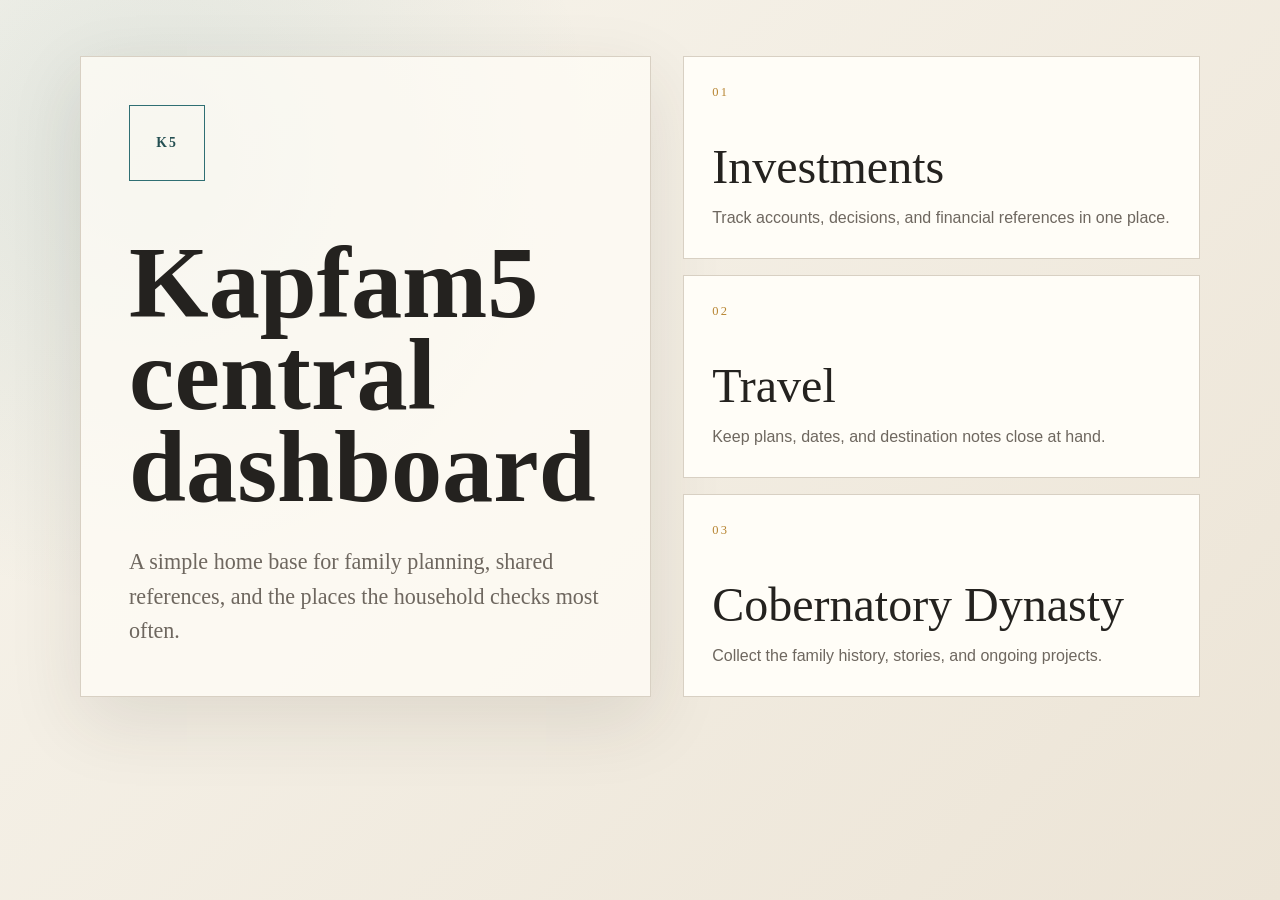
==== commit 6a150614: "Investigating production deploy issue causing page not found error (6a4ec24e20781b19eb37ad69)" ====
--- a/index.html
+++ b/index.html
@@ -1 +1,186 @@
-<!doctype html><html lang="en"><head><meta charset="utf-8"><meta name="viewport" content="width=device-width, initial-scale=1"><title>KapFam5 Executive Dashboard</title><link rel="stylesheet" href="/assets/style.css"></head><body><main class="shell"><section class="hero"><div class="eyebrow">KapFam5.com</div><h1>Executive Dashboard</h1><p>One homepage for Boise real estate investing, family trip planning, fantasy football, and future family projects. The site is now data-driven: update JSON files and the dashboard refreshes automatically.</p><nav class="nav"><a href="/">Home</a><a href="/boise-investment/">Boise Investment</a><a href="/property-comparison/">Property Comparison</a><a href="/weekly-reports/">Weekly Reports</a><a href="/boise-family-trip/">Boise Family Trip</a><a href="/fantasy-football/">Cobernator Dynasty</a><a href="/travel/">Travel</a></nav></section><section class="grid"><div class="card"><span class="badge">Market</span><div id="marketScore" class="metric">—</div><div id="marketLabel" class="muted">Loading…</div></div><div class="card"><span class="badge">Qualified Listings</span><div id="qualifiedListings" class="metric">—</div><div class="muted">Current buy-box candidates</div></div><div class="card"><span class="badge">Deal of the Week</span><div id="deal" class="metric" style="font-size:1.35rem">—</div><div class="muted">Opens Redfin listing</div></div><div class="card"><span class="badge">Average Cap Rate</span><div id="avgCap" class="metric">—</div><div class="muted">Current Top 8</div></div><div class="card"><span class="badge">Average Base IRR</span><div id="avgIRR" class="metric">—</div><div class="muted">10-year modeled base case</div></div><div class="card"><span class="badge">10-Year Treasury</span><div id="treasury" class="metric">—</div><div class="muted">Passive benchmark</div></div><div class="card wide"><h2>Executive summary</h2><p id="summary" class="muted">Loading…</p></div><div class="card"><h2>Next actions</h2><p><strong>1.</strong> Click Redfin/Zillow for 10473 W Jerry Peak and 10031 W Shelborne.</p><p><strong>2.</strong> Verify status, HOA, rental restrictions, roof, HVAC, and water heater.</p><p><strong>3.</strong> Add 5–10 comparable rentals before making any offer.</p></div><div class="card full"><div class="section-title"><h2>Top investment opportunities</h2><a class="pill" href="/boise-investment/">View full dashboard →</a></div><div id="topProperties"></div></div><div class="card full"><div class="section-title"><h2>Saved / priority watchlist</h2><span class="pill">Locally saved in this browser</span></div><div id="savedWatchlist" class="watch-grid"></div></div></section><div class="footer">KapFam5 Central Dashboard v2.1 • Data files live in /data for weekly updates.</div></main><script src="/assets/app.js"></script><script>loadHome()</script></body></html>
+<!doctype html>
+<html lang="en">
+  <head>
+    <meta charset="utf-8">
+    <meta name="viewport" content="width=device-width, initial-scale=1">
+    <meta
+      name="description"
+      content="Kapfam5 central dashboard for family links, planning, and shared resources."
+    >
+    <title>Kapfam5 Central Dashboard</title>
+    <style>
+      :root {
+        color-scheme: light;
+        --ink: #24221f;
+        --muted: #6e675f;
+        --paper: #f8f5ed;
+        --panel: #fffdf7;
+        --line: #d8d0c3;
+        --accent: #2f6f73;
+        --accent-deep: #244f52;
+        --gold: #b78532;
+      }
+
+      * {
+        box-sizing: border-box;
+      }
+
+      body {
+        margin: 0;
+        min-height: 100vh;
+        color: var(--ink);
+        background:
+          radial-gradient(circle at 12% 18%, rgba(47, 111, 115, 0.12), transparent 28rem),
+          linear-gradient(135deg, #f8f5ed 0%, #ece4d6 100%);
+        font-family: Georgia, "Times New Roman", serif;
+      }
+
+      main {
+        width: min(1120px, calc(100% - 32px));
+        margin: 0 auto;
+        padding: 56px 0;
+      }
+
+      .shell {
+        display: grid;
+        grid-template-columns: minmax(0, 1.05fr) minmax(280px, 0.95fr);
+        gap: 32px;
+        align-items: stretch;
+      }
+
+      .intro {
+        min-height: 560px;
+        padding: 48px;
+        border: 1px solid var(--line);
+        background: rgba(255, 253, 247, 0.78);
+        box-shadow: 0 24px 70px rgba(55, 45, 32, 0.11);
+      }
+
+      .mark {
+        display: inline-grid;
+        place-items: center;
+        width: 76px;
+        height: 76px;
+        margin-bottom: 56px;
+        border: 1px solid var(--accent);
+        color: var(--accent-deep);
+        font-size: 0.86rem;
+        font-weight: 700;
+        letter-spacing: 0.14em;
+      }
+
+      h1 {
+        max-width: 680px;
+        margin: 0;
+        font-size: clamp(3.25rem, 8vw, 7.4rem);
+        line-height: 0.9;
+        letter-spacing: 0;
+      }
+
+      .lede {
+        max-width: 34rem;
+        margin: 32px 0 0;
+        color: var(--muted);
+        font-size: clamp(1.1rem, 2vw, 1.38rem);
+        line-height: 1.55;
+      }
+
+      .directory {
+        display: grid;
+        gap: 16px;
+      }
+
+      .tile {
+        display: block;
+        min-height: 176px;
+        padding: 28px;
+        border: 1px solid var(--line);
+        color: inherit;
+        background: var(--panel);
+        text-decoration: none;
+        transition: transform 180ms ease, border-color 180ms ease, box-shadow 180ms ease;
+      }
+
+      .tile:hover,
+      .tile:focus-visible {
+        border-color: var(--accent);
+        box-shadow: 0 18px 44px rgba(47, 111, 115, 0.14);
+        transform: translateY(-3px);
+        outline: none;
+      }
+
+      .tile span {
+        display: block;
+        color: var(--gold);
+        font-size: 0.78rem;
+        letter-spacing: 0.18em;
+        text-transform: uppercase;
+      }
+
+      .tile strong {
+        display: block;
+        margin-top: 44px;
+        font-size: clamp(1.8rem, 4vw, 3rem);
+        line-height: 0.96;
+        font-weight: 500;
+      }
+
+      .tile p {
+        margin: 16px 0 0;
+        color: var(--muted);
+        font: 1rem/1.45 "Trebuchet MS", Verdana, sans-serif;
+      }
+
+      @media (max-width: 800px) {
+        main {
+          width: min(100% - 24px, 640px);
+          padding: 24px 0;
+        }
+
+        .shell {
+          grid-template-columns: 1fr;
+        }
+
+        .intro {
+          min-height: auto;
+          padding: 32px 24px;
+        }
+
+        .mark {
+          margin-bottom: 40px;
+        }
+      }
+    </style>
+  </head>
+  <body>
+    <main>
+      <section class="shell" aria-label="Kapfam5 dashboard">
+        <div class="intro">
+          <div class="mark" aria-hidden="true">K5</div>
+          <h1>Kapfam5 central dashboard</h1>
+          <p class="lede">
+            A simple home base for family planning, shared references, and the places the household checks most often.
+          </p>
+        </div>
+
+        <nav class="directory" aria-label="Dashboard links">
+          <a class="tile" href="#investments">
+            <span>01</span>
+            <strong>Investments</strong>
+            <p>Track accounts, decisions, and financial references in one place.</p>
+          </a>
+          <a class="tile" href="#travel">
+            <span>02</span>
+            <strong>Travel</strong>
+            <p>Keep plans, dates, and destination notes close at hand.</p>
+          </a>
+          <a class="tile" href="#cobernatory-dynasty">
+            <span>03</span>
+            <strong>Cobernatory Dynasty</strong>
+            <p>Collect the family history, stories, and ongoing projects.</p>
+          </a>
+        </nav>
+      </section>
+    </main>
+  </body>
+</html>
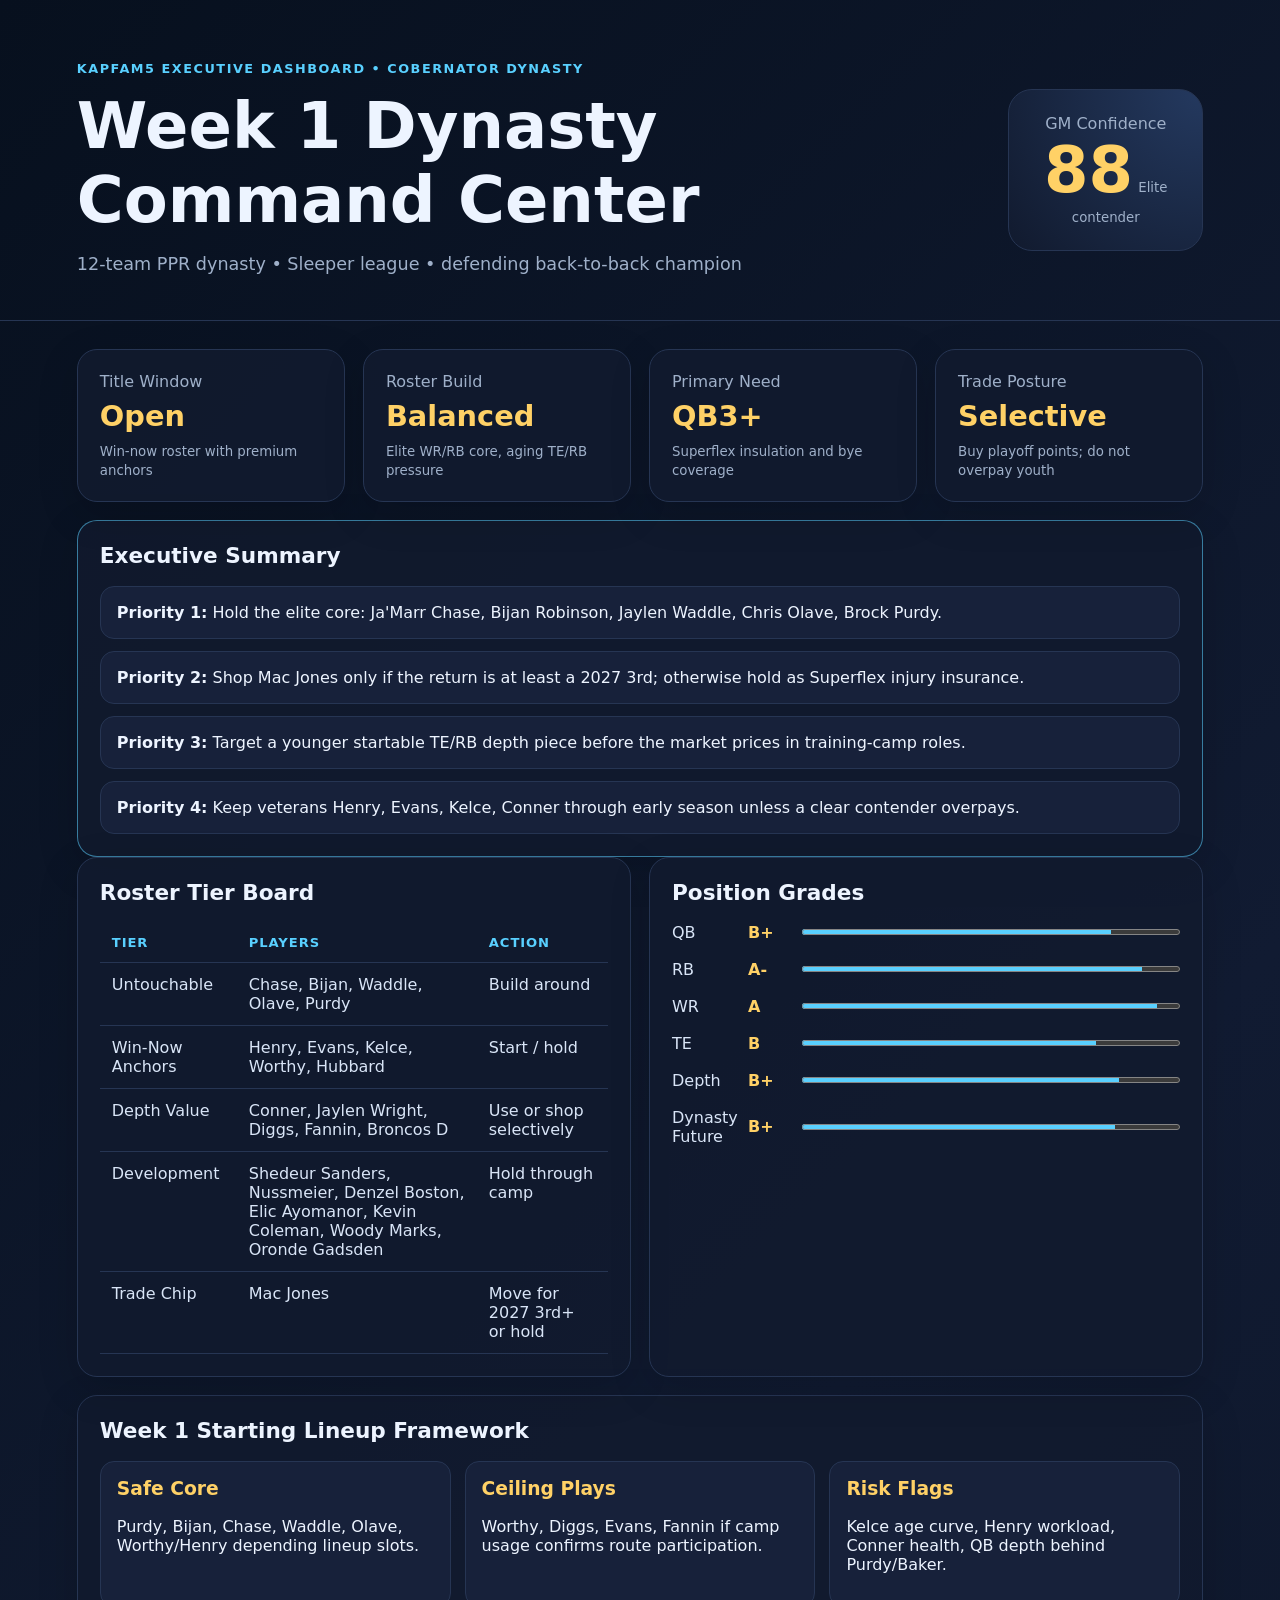
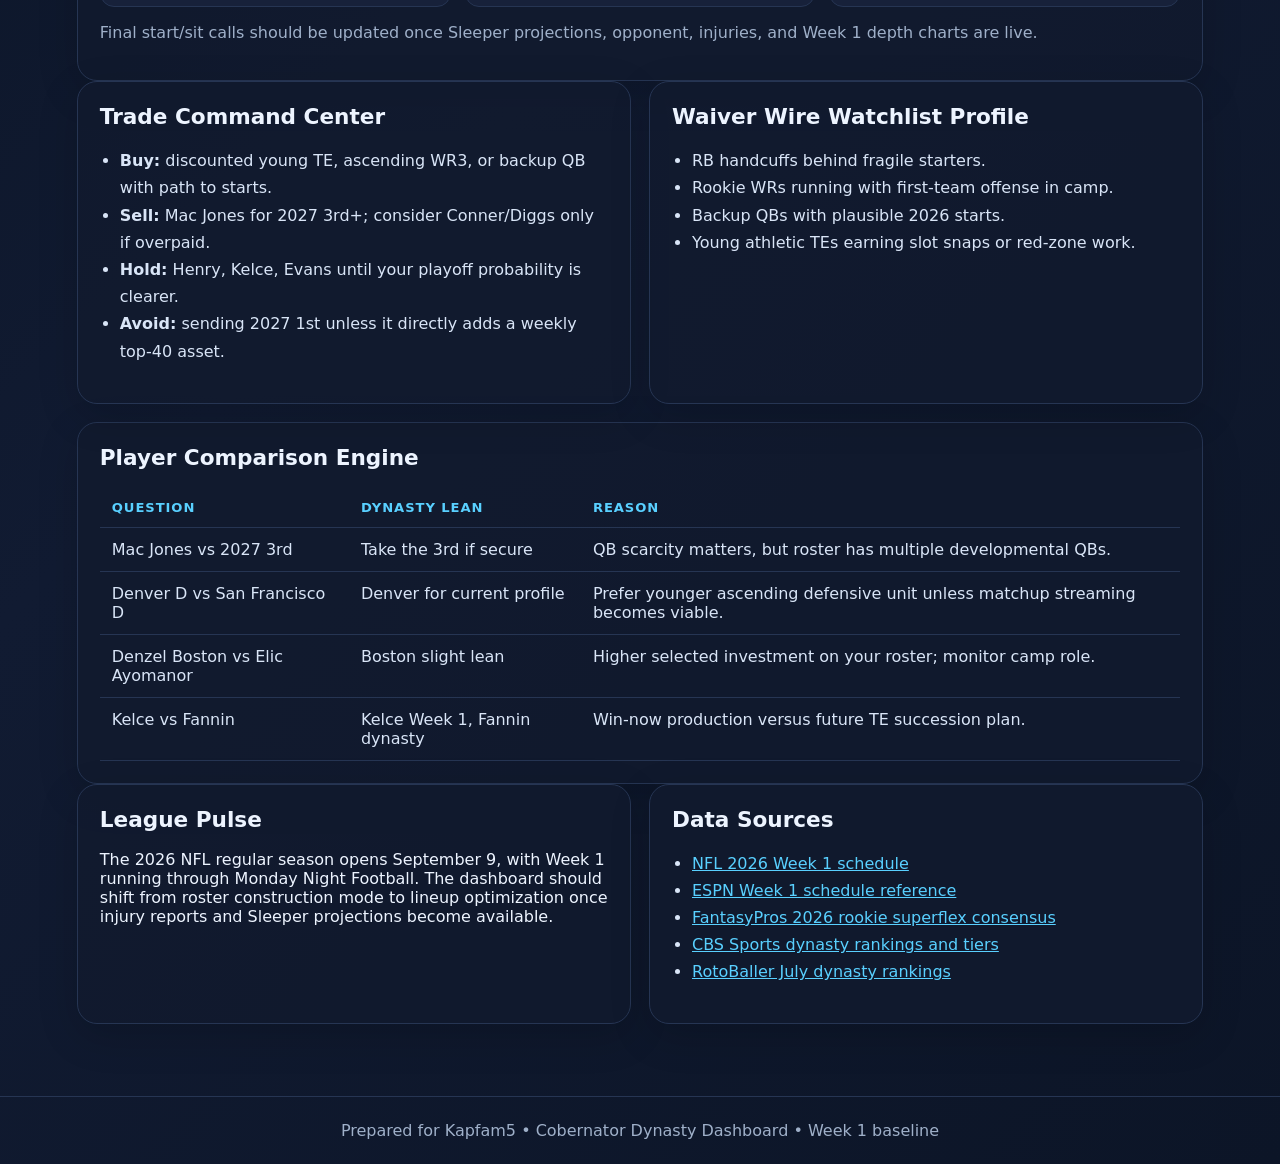
==== commit 138563e7: "Update Cobernator dynasty dashboard with new files (6a4ec44bdbbf2c0094d52ef8)" ====
--- a/index.html
+++ b/index.html
@@ -1,186 +1,133 @@
 <!doctype html>
 <html lang="en">
-  <head>
-    <meta charset="utf-8">
-    <meta name="viewport" content="width=device-width, initial-scale=1">
-    <meta
-      name="description"
-      content="Kapfam5 central dashboard for family links, planning, and shared resources."
-    >
-    <title>Kapfam5 Central Dashboard</title>
-    <style>
-      :root {
-        color-scheme: light;
-        --ink: #24221f;
-        --muted: #6e675f;
-        --paper: #f8f5ed;
-        --panel: #fffdf7;
-        --line: #d8d0c3;
-        --accent: #2f6f73;
-        --accent-deep: #244f52;
-        --gold: #b78532;
-      }
+<head>
+  <meta charset="utf-8" />
+  <meta name="viewport" content="width=device-width, initial-scale=1" />
+  <title>Cobernator Dynasty Dashboard — Week 1</title>
+  <link rel="stylesheet" href="styles.css" />
+</head>
+<body>
+  <header class="hero">
+    <div>
+      <p class="eyebrow">Kapfam5 Executive Dashboard • Cobernator Dynasty</p>
+      <h1>Week 1 Dynasty Command Center</h1>
+      <p class="subtitle">12-team PPR dynasty • Sleeper league • defending back-to-back champion</p>
+    </div>
+    <div class="scorecard">
+      <span>GM Confidence</span>
+      <strong>88</strong>
+      <small>Elite contender</small>
+    </div>
+  </header>
 
-      * {
-        box-sizing: border-box;
-      }
+  <main>
+    <section class="grid four">
+      <article class="metric"><span>Title Window</span><strong>Open</strong><small>Win-now roster with premium anchors</small></article>
+      <article class="metric"><span>Roster Build</span><strong>Balanced</strong><small>Elite WR/RB core, aging TE/RB pressure</small></article>
+      <article class="metric"><span>Primary Need</span><strong>QB3+</strong><small>Superflex insulation and bye coverage</small></article>
+      <article class="metric"><span>Trade Posture</span><strong>Selective</strong><small>Buy playoff points; do not overpay youth</small></article>
+    </section>
 
-      body {
-        margin: 0;
-        min-height: 100vh;
-        color: var(--ink);
-        background:
-          radial-gradient(circle at 12% 18%, rgba(47, 111, 115, 0.12), transparent 28rem),
-          linear-gradient(135deg, #f8f5ed 0%, #ece4d6 100%);
-        font-family: Georgia, "Times New Roman", serif;
-      }
+    <section class="panel priority">
+      <h2>Executive Summary</h2>
+      <div class="priority-list">
+        <div><b>Priority 1:</b> Hold the elite core: Ja'Marr Chase, Bijan Robinson, Jaylen Waddle, Chris Olave, Brock Purdy.</div>
+        <div><b>Priority 2:</b> Shop Mac Jones only if the return is at least a 2027 3rd; otherwise hold as Superflex injury insurance.</div>
+        <div><b>Priority 3:</b> Target a younger startable TE/RB depth piece before the market prices in training-camp roles.</div>
+        <div><b>Priority 4:</b> Keep veterans Henry, Evans, Kelce, Conner through early season unless a clear contender overpays.</div>
+      </div>
+    </section>
 
-      main {
-        width: min(1120px, calc(100% - 32px));
-        margin: 0 auto;
-        padding: 56px 0;
-      }
+    <section class="grid two">
+      <article class="panel">
+        <h2>Roster Tier Board</h2>
+        <table>
+          <thead><tr><th>Tier</th><th>Players</th><th>Action</th></tr></thead>
+          <tbody>
+            <tr><td>Untouchable</td><td>Chase, Bijan, Waddle, Olave, Purdy</td><td>Build around</td></tr>
+            <tr><td>Win-Now Anchors</td><td>Henry, Evans, Kelce, Worthy, Hubbard</td><td>Start / hold</td></tr>
+            <tr><td>Depth Value</td><td>Conner, Jaylen Wright, Diggs, Fannin, Broncos D</td><td>Use or shop selectively</td></tr>
+            <tr><td>Development</td><td>Shedeur Sanders, Nussmeier, Denzel Boston, Elic Ayomanor, Kevin Coleman, Woody Marks, Oronde Gadsden</td><td>Hold through camp</td></tr>
+            <tr><td>Trade Chip</td><td>Mac Jones</td><td>Move for 2027 3rd+ or hold</td></tr>
+          </tbody>
+        </table>
+      </article>
 
-      .shell {
-        display: grid;
-        grid-template-columns: minmax(0, 1.05fr) minmax(280px, 0.95fr);
-        gap: 32px;
-        align-items: stretch;
-      }
+      <article class="panel">
+        <h2>Position Grades</h2>
+        <div class="bars">
+          <label>QB <span>B+</span><progress value="82" max="100"></progress></label>
+          <label>RB <span>A-</span><progress value="90" max="100"></progress></label>
+          <label>WR <span>A</span><progress value="94" max="100"></progress></label>
+          <label>TE <span>B</span><progress value="78" max="100"></progress></label>
+          <label>Depth <span>B+</span><progress value="84" max="100"></progress></label>
+          <label>Dynasty Future <span>B+</span><progress value="83" max="100"></progress></label>
+        </div>
+      </article>
+    </section>
 
-      .intro {
-        min-height: 560px;
-        padding: 48px;
-        border: 1px solid var(--line);
-        background: rgba(255, 253, 247, 0.78);
-        box-shadow: 0 24px 70px rgba(55, 45, 32, 0.11);
-      }
+    <section class="panel">
+      <h2>Week 1 Starting Lineup Framework</h2>
+      <div class="cards">
+        <div class="card"><h3>Safe Core</h3><p>Purdy, Bijan, Chase, Waddle, Olave, Worthy/Henry depending lineup slots.</p></div>
+        <div class="card"><h3>Ceiling Plays</h3><p>Worthy, Diggs, Evans, Fannin if camp usage confirms route participation.</p></div>
+        <div class="card"><h3>Risk Flags</h3><p>Kelce age curve, Henry workload, Conner health, QB depth behind Purdy/Baker.</p></div>
+      </div>
+      <p class="note">Final start/sit calls should be updated once Sleeper projections, opponent, injuries, and Week 1 depth charts are live.</p>
+    </section>
 
-      .mark {
-        display: inline-grid;
-        place-items: center;
-        width: 76px;
-        height: 76px;
-        margin-bottom: 56px;
-        border: 1px solid var(--accent);
-        color: var(--accent-deep);
-        font-size: 0.86rem;
-        font-weight: 700;
-        letter-spacing: 0.14em;
-      }
+    <section class="grid two">
+      <article class="panel">
+        <h2>Trade Command Center</h2>
+        <ul class="action-list">
+          <li><b>Buy:</b> discounted young TE, ascending WR3, or backup QB with path to starts.</li>
+          <li><b>Sell:</b> Mac Jones for 2027 3rd+; consider Conner/Diggs only if overpaid.</li>
+          <li><b>Hold:</b> Henry, Kelce, Evans until your playoff probability is clearer.</li>
+          <li><b>Avoid:</b> sending 2027 1st unless it directly adds a weekly top-40 asset.</li>
+        </ul>
+      </article>
+      <article class="panel">
+        <h2>Waiver Wire Watchlist Profile</h2>
+        <ul class="action-list">
+          <li>RB handcuffs behind fragile starters.</li>
+          <li>Rookie WRs running with first-team offense in camp.</li>
+          <li>Backup QBs with plausible 2026 starts.</li>
+          <li>Young athletic TEs earning slot snaps or red-zone work.</li>
+        </ul>
+      </article>
+    </section>
 
-      h1 {
-        max-width: 680px;
-        margin: 0;
-        font-size: clamp(3.25rem, 8vw, 7.4rem);
-        line-height: 0.9;
-        letter-spacing: 0;
-      }
+    <section class="panel">
+      <h2>Player Comparison Engine</h2>
+      <table>
+        <thead><tr><th>Question</th><th>Dynasty Lean</th><th>Reason</th></tr></thead>
+        <tbody>
+          <tr><td>Mac Jones vs 2027 3rd</td><td>Take the 3rd if secure</td><td>QB scarcity matters, but roster has multiple developmental QBs.</td></tr>
+          <tr><td>Denver D vs San Francisco D</td><td>Denver for current profile</td><td>Prefer younger ascending defensive unit unless matchup streaming becomes viable.</td></tr>
+          <tr><td>Denzel Boston vs Elic Ayomanor</td><td>Boston slight lean</td><td>Higher selected investment on your roster; monitor camp role.</td></tr>
+          <tr><td>Kelce vs Fannin</td><td>Kelce Week 1, Fannin dynasty</td><td>Win-now production versus future TE succession plan.</td></tr>
+        </tbody>
+      </table>
+    </section>
 
-      .lede {
-        max-width: 34rem;
-        margin: 32px 0 0;
-        color: var(--muted);
-        font-size: clamp(1.1rem, 2vw, 1.38rem);
-        line-height: 1.55;
-      }
+    <section class="grid two">
+      <article class="panel">
+        <h2>League Pulse</h2>
+        <p>The 2026 NFL regular season opens September 9, with Week 1 running through Monday Night Football. The dashboard should shift from roster construction mode to lineup optimization once injury reports and Sleeper projections become available.</p>
+      </article>
+      <article class="panel">
+        <h2>Data Sources</h2>
+        <ul class="sources">
+          <li><a href="https://www.nfl.com/schedules/2026/by-week/week-1" target="_blank">NFL 2026 Week 1 schedule</a></li>
+          <li><a href="https://www.espn.com/nfl/schedule/_/week/1/year/2026/seasontype/2" target="_blank">ESPN Week 1 schedule reference</a></li>
+          <li><a href="https://www.fantasypros.com/nfl/rankings/dynasty-rookies-superflex.php" target="_blank">FantasyPros 2026 rookie superflex consensus</a></li>
+          <li><a href="https://www.cbssports.com/fantasy/football/news/2026-dynasty-fantasy-football-central-rankings-tiers-mock-drafts-and-tuas-rising-value/" target="_blank">CBS Sports dynasty rankings and tiers</a></li>
+          <li><a href="https://www.rotoballer.com/2026-fantasy-football-dynasty-rankings-all-positions-july-updates/1884179" target="_blank">RotoBaller July dynasty rankings</a></li>
+        </ul>
+      </article>
+    </section>
+  </main>
 
-      .directory {
-        display: grid;
-        gap: 16px;
-      }
-
-      .tile {
-        display: block;
-        min-height: 176px;
-        padding: 28px;
-        border: 1px solid var(--line);
-        color: inherit;
-        background: var(--panel);
-        text-decoration: none;
-        transition: transform 180ms ease, border-color 180ms ease, box-shadow 180ms ease;
-      }
-
-      .tile:hover,
-      .tile:focus-visible {
-        border-color: var(--accent);
-        box-shadow: 0 18px 44px rgba(47, 111, 115, 0.14);
-        transform: translateY(-3px);
-        outline: none;
-      }
-
-      .tile span {
-        display: block;
-        color: var(--gold);
-        font-size: 0.78rem;
-        letter-spacing: 0.18em;
-        text-transform: uppercase;
-      }
-
-      .tile strong {
-        display: block;
-        margin-top: 44px;
-        font-size: clamp(1.8rem, 4vw, 3rem);
-        line-height: 0.96;
-        font-weight: 500;
-      }
-
-      .tile p {
-        margin: 16px 0 0;
-        color: var(--muted);
-        font: 1rem/1.45 "Trebuchet MS", Verdana, sans-serif;
-      }
-
-      @media (max-width: 800px) {
-        main {
-          width: min(100% - 24px, 640px);
-          padding: 24px 0;
-        }
-
-        .shell {
-          grid-template-columns: 1fr;
-        }
-
-        .intro {
-          min-height: auto;
-          padding: 32px 24px;
-        }
-
-        .mark {
-          margin-bottom: 40px;
-        }
-      }
-    </style>
-  </head>
-  <body>
-    <main>
-      <section class="shell" aria-label="Kapfam5 dashboard">
-        <div class="intro">
-          <div class="mark" aria-hidden="true">K5</div>
-          <h1>Kapfam5 central dashboard</h1>
-          <p class="lede">
-            A simple home base for family planning, shared references, and the places the household checks most often.
-          </p>
-        </div>
-
-        <nav class="directory" aria-label="Dashboard links">
-          <a class="tile" href="#investments">
-            <span>01</span>
-            <strong>Investments</strong>
-            <p>Track accounts, decisions, and financial references in one place.</p>
-          </a>
-          <a class="tile" href="#travel">
-            <span>02</span>
-            <strong>Travel</strong>
-            <p>Keep plans, dates, and destination notes close at hand.</p>
-          </a>
-          <a class="tile" href="#cobernatory-dynasty">
-            <span>03</span>
-            <strong>Cobernatory Dynasty</strong>
-            <p>Collect the family history, stories, and ongoing projects.</p>
-          </a>
-        </nav>
-      </section>
-    </main>
-  </body>
+  <footer>Prepared for Kapfam5 • Cobernator Dynasty Dashboard • Week 1 baseline</footer>
+</body>
 </html>
--- a/styles.css
+++ b/styles.css
@@ -0,0 +1 @@
+:root{--bg:#0b1220;--panel:#111a2e;--card:#17213a;--text:#edf4ff;--muted:#9fb0c9;--accent:#59d0ff;--gold:#ffd166;--line:#263553}*{box-sizing:border-box}body{margin:0;background:linear-gradient(135deg,#07101e,#111b32 55%,#0c1527);color:var(--text);font-family:Inter,system-ui,-apple-system,Segoe UI,sans-serif}a{color:var(--accent)}.hero{display:flex;justify-content:space-between;gap:24px;align-items:center;padding:48px 6vw 28px;border-bottom:1px solid var(--line)}.eyebrow{color:var(--accent);font-weight:700;letter-spacing:.12em;text-transform:uppercase;font-size:.8rem}h1{font-size:clamp(2.2rem,5vw,4.5rem);margin:.1em 0}h2{margin-top:0;font-size:1.35rem}.subtitle{color:var(--muted);font-size:1.1rem}.scorecard{background:radial-gradient(circle at top right,#24395f,#111a2e);border:1px solid var(--line);border-radius:24px;padding:24px;text-align:center;min-width:180px}.scorecard span,.metric span{color:var(--muted);display:block}.scorecard strong{font-size:4rem;color:var(--gold)}.scorecard small,.metric small,.note{color:var(--muted)}main{padding:28px 6vw 54px}.grid{display:grid;gap:18px;margin-bottom:18px}.four{grid-template-columns:repeat(4,minmax(0,1fr))}.two{grid-template-columns:repeat(2,minmax(0,1fr))}.metric,.panel{background:rgba(17,26,46,.9);border:1px solid var(--line);border-radius:20px;padding:22px;box-shadow:0 12px 40px rgba(0,0,0,.16)}.metric strong{font-size:1.8rem;display:block;margin:8px 0;color:var(--gold)}.priority{border-color:rgba(89,208,255,.55)}.priority-list{display:grid;gap:12px}.priority-list div,.card{background:var(--card);border:1px solid var(--line);border-radius:14px;padding:16px}.cards{display:grid;grid-template-columns:repeat(3,minmax(0,1fr));gap:14px}.card h3{margin-top:0;color:var(--gold)}table{width:100%;border-collapse:collapse;overflow:hidden}th,td{text-align:left;border-bottom:1px solid var(--line);padding:12px;vertical-align:top}th{color:var(--accent);font-size:.82rem;text-transform:uppercase;letter-spacing:.07em}td{color:#d9e5f7}.bars label{display:grid;grid-template-columns:64px 42px 1fr;align-items:center;gap:12px;margin:18px 0;color:#d9e5f7}.bars span{color:var(--gold);font-weight:800}progress{width:100%;height:12px;accent-color:var(--accent)}.action-list,.sources{padding-left:20px;line-height:1.7;color:#d9e5f7}footer{text-align:center;color:var(--muted);padding:24px;border-top:1px solid var(--line)}@media(max-width:900px){.hero,.two{display:block}.four,.cards{grid-template-columns:1fr}.scorecard{margin-top:20px}.panel,.metric{margin-bottom:16px}}
